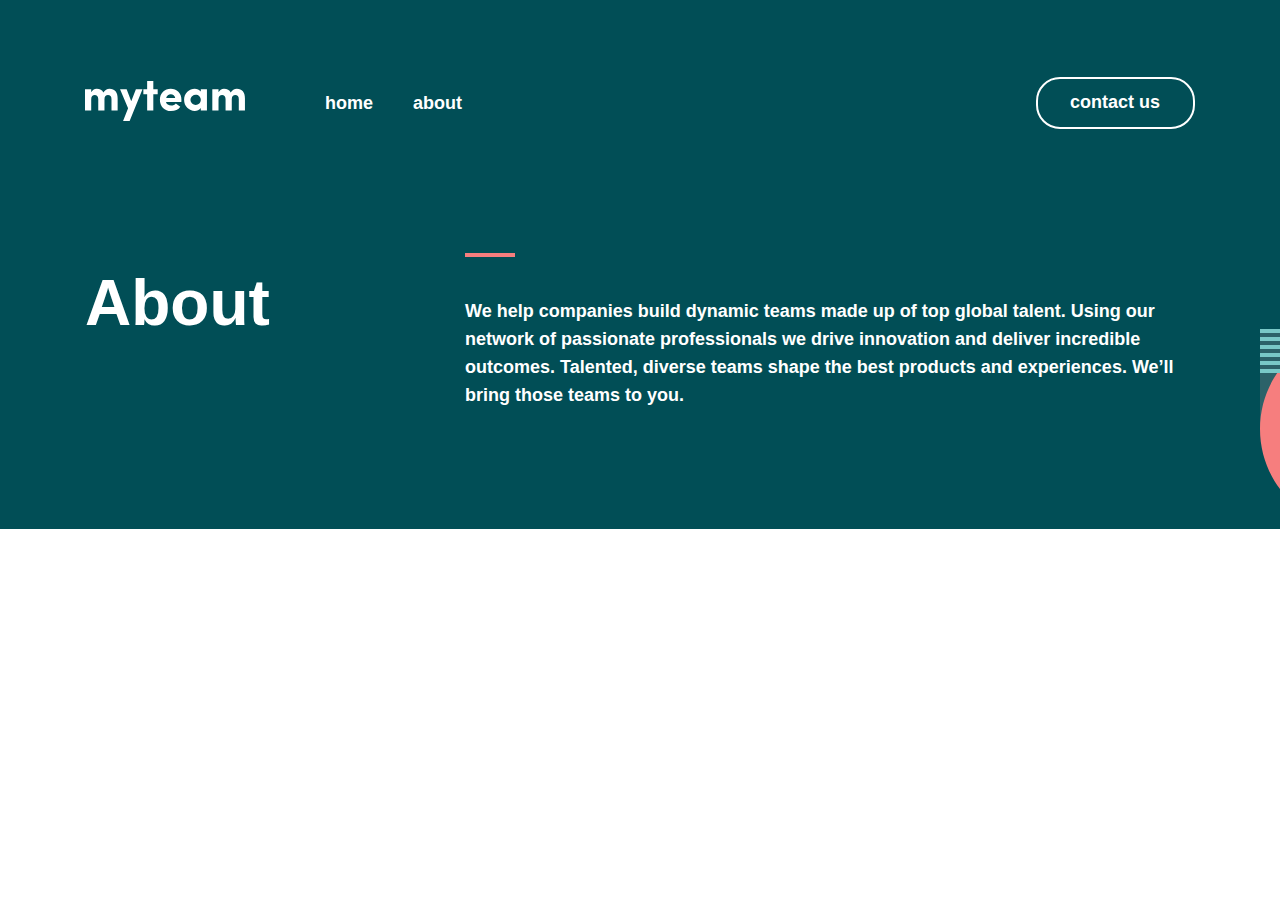
==== about.html @ 7ea31ec0 "Add About Page and Add about section" ====
<!DOCTYPE html>
<html lang="en">
<head>
    <meta charset="UTF-8">
    <meta name="viewport" content="width=device-width, initial-scale=1.0">
    <title>My Team</title>
    <link rel="stylesheet" href="./css/main.css">
</head>
<body>
    <header class="site-header">
        <div class="container">
            <div class="site-header__inner">
                <a href="./index.html" class="logo-link">
                    <img src="./images/myteam-logo.svg" alt="My Team Logo" class="logo-img" width="160" height="40">
                </a>
                <nav class="site-header__nav nav">
                    <ul class="nav__list">
                        <li class="nav__item">
                            <a class="nav__link" href="./index.html">home</a>
                        </li>
                        <li class="nav__item">
                            <a class="nav__link" href="./about.html">about</a>
                        </li>
                    </ul>
                </nav>
                <a href="#" class="site-header__join-link">contact us</a>
            </div>
        </div>
    </header>
    <main class="site-main">
        <section class="site-main__about about">
            <div class="container">
                <div class="about__inner">
                    <h1 class="about__title">About</h1>
                    <p class="about__text">
                        We help companies build dynamic teams made up of top global talent. Using our network of passionate professionals we drive innovation and deliver incredible outcomes. Talented, diverse teams shape the best products and experiences. We’ll bring those teams to you.
                    </p>
                </div>
            </div>
        </section>
        <section class="site-main__directors directors">
            <div class="container">
                <div class="directors__wrapper">
                    
                </div>
            </div>
        </section>
        <section class="site-main__clients clients">
            <div class="container">
                <div class="clients__inner"></div>
            </div>
        </section>
        <section class="site-main__follow follow">
            <div class="container">
                <div class="follow__inner">
                    
                </div>
            </div>
        </section>
    </main>
    <footer class="site-footer">
        <div class="container">
            <div class="site-footer__inner">
                
            </div>
        </div>
    </footer>
</body>
</html>
---- css/main.css ----
/*! normalize.css v8.0.1 | MIT License | github.com/necolas/normalize.css */
/* Document
   ========================================================================== */
/**
 * 1. Correct the line height in all browsers.
 * 2. Prevent adjustments of font size after orientation changes in iOS.
 */
html {
  line-height: 1.15; /* 1 */
  -webkit-text-size-adjust: 100%; /* 2 */
}

/* Sections
   ========================================================================== */
/**
 * Remove the margin in all browsers.
 */
body {
  margin: 0;
}

/**
 * Render the `main` element consistently in IE.
 */
main {
  display: block;
}

/**
 * Correct the font size and margin on `h1` elements within `section` and
 * `article` contexts in Chrome, Firefox, and Safari.
 */
h1 {
  font-size: 2em;
  margin: 0.67em 0;
}

/* Grouping content
   ========================================================================== */
/**
 * 1. Add the correct box sizing in Firefox.
 * 2. Show the overflow in Edge and IE.
 */
hr {
  box-sizing: content-box; /* 1 */
  height: 0; /* 1 */
  overflow: visible; /* 2 */
}

/**
 * 1. Correct the inheritance and scaling of font size in all browsers.
 * 2. Correct the odd `em` font sizing in all browsers.
 */
pre {
  font-family: monospace, monospace; /* 1 */
  font-size: 1em; /* 2 */
}

/* Text-level semantics
   ========================================================================== */
/**
 * Remove the gray background on active links in IE 10.
 */
a {
  background-color: transparent;
}

/**
 * 1. Remove the bottom border in Chrome 57-
 * 2. Add the correct text decoration in Chrome, Edge, IE, Opera, and Safari.
 */
abbr[title] {
  border-bottom: none; /* 1 */
  text-decoration: underline; /* 2 */
  -webkit-text-decoration: underline dotted;
          text-decoration: underline dotted; /* 2 */
}

/**
 * Add the correct font weight in Chrome, Edge, and Safari.
 */
b,
strong {
  font-weight: bolder;
}

/**
 * 1. Correct the inheritance and scaling of font size in all browsers.
 * 2. Correct the odd `em` font sizing in all browsers.
 */
code,
kbd,
samp {
  font-family: monospace, monospace; /* 1 */
  font-size: 1em; /* 2 */
}

/**
 * Add the correct font size in all browsers.
 */
small {
  font-size: 80%;
}

/**
 * Prevent `sub` and `sup` elements from affecting the line height in
 * all browsers.
 */
sub,
sup {
  font-size: 75%;
  line-height: 0;
  position: relative;
  vertical-align: baseline;
}

sub {
  bottom: -0.25em;
}

sup {
  top: -0.5em;
}

/* Embedded content
   ========================================================================== */
/**
 * Remove the border on images inside links in IE 10.
 */
img {
  border-style: none;
}

/* Forms
   ========================================================================== */
/**
 * 1. Change the font styles in all browsers.
 * 2. Remove the margin in Firefox and Safari.
 */
button,
input,
optgroup,
select,
textarea {
  font-family: inherit; /* 1 */
  font-size: 100%; /* 1 */
  line-height: 1.15; /* 1 */
  margin: 0; /* 2 */
}

/**
 * Show the overflow in IE.
 * 1. Show the overflow in Edge.
 */
button,
input { /* 1 */
  overflow: visible;
}

/**
 * Remove the inheritance of text transform in Edge, Firefox, and IE.
 * 1. Remove the inheritance of text transform in Firefox.
 */
button,
select { /* 1 */
  text-transform: none;
}

/**
 * Correct the inability to style clickable types in iOS and Safari.
 */
button,
[type=button],
[type=reset],
[type=submit] {
  -webkit-appearance: button;
}

/**
 * Remove the inner border and padding in Firefox.
 */
button::-moz-focus-inner,
[type=button]::-moz-focus-inner,
[type=reset]::-moz-focus-inner,
[type=submit]::-moz-focus-inner {
  border-style: none;
  padding: 0;
}

/**
 * Restore the focus styles unset by the previous rule.
 */
button:-moz-focusring,
[type=button]:-moz-focusring,
[type=reset]:-moz-focusring,
[type=submit]:-moz-focusring {
  outline: 1px dotted ButtonText;
}

/**
 * Correct the padding in Firefox.
 */
fieldset {
  padding: 0.35em 0.75em 0.625em;
}

/**
 * 1. Correct the text wrapping in Edge and IE.
 * 2. Correct the color inheritance from `fieldset` elements in IE.
 * 3. Remove the padding so developers are not caught out when they zero out
 *    `fieldset` elements in all browsers.
 */
legend {
  box-sizing: border-box; /* 1 */
  color: inherit; /* 2 */
  display: table; /* 1 */
  max-width: 100%; /* 1 */
  padding: 0; /* 3 */
  white-space: normal; /* 1 */
}

/**
 * Add the correct vertical alignment in Chrome, Firefox, and Opera.
 */
progress {
  vertical-align: baseline;
}

/**
 * Remove the default vertical scrollbar in IE 10+.
 */
textarea {
  overflow: auto;
}

/**
 * 1. Add the correct box sizing in IE 10.
 * 2. Remove the padding in IE 10.
 */
[type=checkbox],
[type=radio] {
  box-sizing: border-box; /* 1 */
  padding: 0; /* 2 */
}

/**
 * Correct the cursor style of increment and decrement buttons in Chrome.
 */
[type=number]::-webkit-inner-spin-button,
[type=number]::-webkit-outer-spin-button {
  height: auto;
}

/**
 * 1. Correct the odd appearance in Chrome and Safari.
 * 2. Correct the outline style in Safari.
 */
[type=search] {
  -webkit-appearance: textfield; /* 1 */
  outline-offset: -2px; /* 2 */
}

/**
 * Remove the inner padding in Chrome and Safari on macOS.
 */
[type=search]::-webkit-search-decoration {
  -webkit-appearance: none;
}

/**
 * 1. Correct the inability to style clickable types in iOS and Safari.
 * 2. Change font properties to `inherit` in Safari.
 */
::-webkit-file-upload-button {
  -webkit-appearance: button; /* 1 */
  font: inherit; /* 2 */
}

/* Interactive
   ========================================================================== */
/*
 * Add the correct display in Edge, IE 10+, and Firefox.
 */
details {
  display: block;
}

/*
 * Add the correct display in all browsers.
 */
summary {
  display: list-item;
}

/* Misc
   ========================================================================== */
/**
 * Add the correct display in IE 10+.
 */
template {
  display: none;
}

/**
 * Add the correct display in IE 10.
 */
[hidden] {
  display: none;
}

:root {
  --main-text-color: #fff;
}

@font-face {
  font-family: "Livvic", "Arial", sans-serif;
  font-weight: 500;
  font-display: swap;
  src: url("../fonts/livvic-v14-latin-500.woff2") format("woff2"), url("../fonts/livvic-v14-latin-500.woff") format("woff");
}
@font-face {
  font-family: "Livvic", "Arial", sans-serif;
  font-weight: 600;
  font-display: swap;
  src: url("../fonts/livvic-v14-latin-600.woff2") format("woff2"), url("../fonts/livvic-v14-latin-600.woff") format("woff");
}
@font-face {
  font-family: "Livvic", "Arial", sans-serif;
  font-weight: 700;
  font-display: swap;
  src: url("../fonts/livvic-v14-latin-700.woff2") format("woff2"), url("../fonts/livvic-v14-latin-700.woff") format("woff");
}
* {
  box-sizing: border-box;
}

html {
  height: 100%;
}

body {
  display: flex;
  flex-direction: column;
  height: 100%;
  margin: 0;
  font-family: "Livvic", "Arial", sans-serif;
}

.site-main {
  flex-grow: 1;
}

.container {
  max-width: 1150px;
  width: 100%;
  margin: 0 auto;
  padding: 0 20px;
}

.visually-hidden {
  clip: rect(0 0 0 0);
  -webkit-clip-path: inset(50%);
          clip-path: inset(50%);
  height: 1px;
  overflow: hidden;
  position: absolute;
  white-space: nowrap;
  width: 1px;
}

.site-header {
  padding-top: 77px;
  padding-bottom: 77px;
  background-color: #014e56;
}

.site-header__inner {
  display: flex;
  flex-direction: row;
  align-items: center;
}

.logo-link {
  display: inline-block;
  margin-right: 80px;
  transition: color 0.5s ease;
}

.logo-link:active {
  opacity: 0.25;
}

.nav__list {
  display: flex;
  flex-direction: row;
  align-items: center;
  -moz-column-gap: 40px;
       column-gap: 40px;
  margin-top: 0;
  margin-bottom: 0;
  padding-left: 0;
  list-style-type: none;
}

.nav__link {
  color: var(--main-text-color);
  font-size: 18px;
  font-weight: 600;
  line-height: 28px;
  text-decoration: none;
  transition: color 0.5s ease;
}

.nav__link:hover {
  color: #f67e7e;
}

.nav__link:active {
  color: #f67e7e;
  opacity: 0.25;
}

.site-header__join-link {
  padding: 9px 33px 11px 32px;
  border-radius: 24px;
  border: 2px solid var(--main-text-color);
  text-decoration: none;
  display: inline-block;
  margin-left: auto;
  color: var(--main-text-color);
  font-weight: 600;
  font-size: 18px;
  line-height: 28px;
  transition: all 0.5s ease;
}

.site-header__join-link:hover {
  color: #002529;
  background-color: #fff;
}

.site-header__join-link:active {
  color: #fff;
  background-color: transparent;
  opacity: 0.25;
}

.hero {
  background-image: url("../images/hero-bg.svg");
  background-position: top -194px center;
  background-repeat: no-repeat;
  padding-top: 56px;
  padding-bottom: 250px;
}

.hero__inner {
  display: flex;
  flex-direction: row;
  justify-content: space-between;
  align-items: center;
}

.hero__title {
  width: 620px;
  margin-top: 0;
  margin-bottom: 0;
  font-weight: 700;
  font-size: 100px;
  line-height: 100px;
  color: var(--main-text-color);
}

.hero__title-span {
  color: #f67e7e;
}

.hero__text {
  display: flex;
  flex-direction: column;
  row-gap: 79px;
  width: 445px;
  margin-top: 0;
  margin-bottom: 0;
  color: var(--main-text-color);
  font-weight: 600;
  font-size: 18px;
  line-height: 28px;
}

.hero__text::before {
  display: inline-block;
  width: 50px;
  height: 4px;
  background-color: #79c8c7;
  content: "";
}

.site-main__service {
  padding-top: 140px;
  padding-bottom: 130px;
  background-image: url("../../images/service-bg.svg");
  background-position: top -10px center;
  background-repeat: no-repeat;
}

.service__wrapper {
  display: flex;
  flex-direction: column;
  row-gap: 54px;
}

.service__wrapper::before {
  display: inline-block;
  width: 50px;
  height: 4px;
  background-color: #f67e7e;
  content: "";
}

.service__inner {
  display: flex;
  flex-direction: row;
  justify-content: space-between;
}

.service__title-wrapper {
  width: 445px;
}

.service__title {
  display: flex;
  flex-direction: column;
  row-gap: 54px;
  margin-top: 0;
  margin-bottom: 0;
  color: var(--main-text-color);
  font-weight: 700;
  font-size: 48px;
  line-height: 48px;
}

.service__list {
  width: 540px;
  margin-top: 0;
  margin-bottom: 0;
  padding-left: 0;
  list-style-type: none;
}

.service__item {
  display: flex;
  -moz-column-gap: 23px;
       column-gap: 23px;
  margin-bottom: 32px;
}

.service__item::before {
  background-image: url("../../images/service1.svg");
  width: 72px;
  height: 72px;
  content: "";
}

.service__item:nth-child(2):before {
  background-image: url("../../images/service2.svg");
}

.service__item:nth-child(3):before {
  background-image: url("../../images/service3.svg");
}

.service__item:last-child {
  margin-bottom: 0;
}

.subitem {
  width: 445px;
}

.subitem__title {
  margin-top: 0;
  margin-bottom: 0;
  margin-bottom: 16px;
  color: #f67e7e;
  font-weight: 700;
  font-size: 18px;
  line-height: 28px;
}

.subitem__text {
  margin-top: 0;
  margin-bottom: 0;
  color: var(--main-text-color);
  font-weight: 600;
  font-size: 15px;
  line-height: 25px;
}

.site-main__about {
  padding-top: 47px;
  padding-bottom: 120px;
  background-image: url("../../images/Group 20.svg");
  background-repeat: no-repeat;
  background-position: top -194px center;
}

.about__inner {
  display: flex;
  justify-content: space-between;
  align-items: start;
}

.about__title {
  margin-top: 0;
  margin-bottom: 0;
  color: var(--main-text-color);
  font-weight: 700;
  font-size: 64px;
  line-height: 100px;
}

.about__text {
  display: flex;
  flex-direction: column;
  row-gap: 40px;
  width: 730px;
  margin-top: 0;
  margin-bottom: 0;
  color: var(--main-text-color);
  font-weight: 600;
  font-size: 18px;
  line-height: 28px;
}

.about__text::before {
  display: inline-block;
  width: 50px;
  height: 4px;
  background-color: #f67e7e;
  content: "";
}/*# sourceMappingURL=main.css.map */
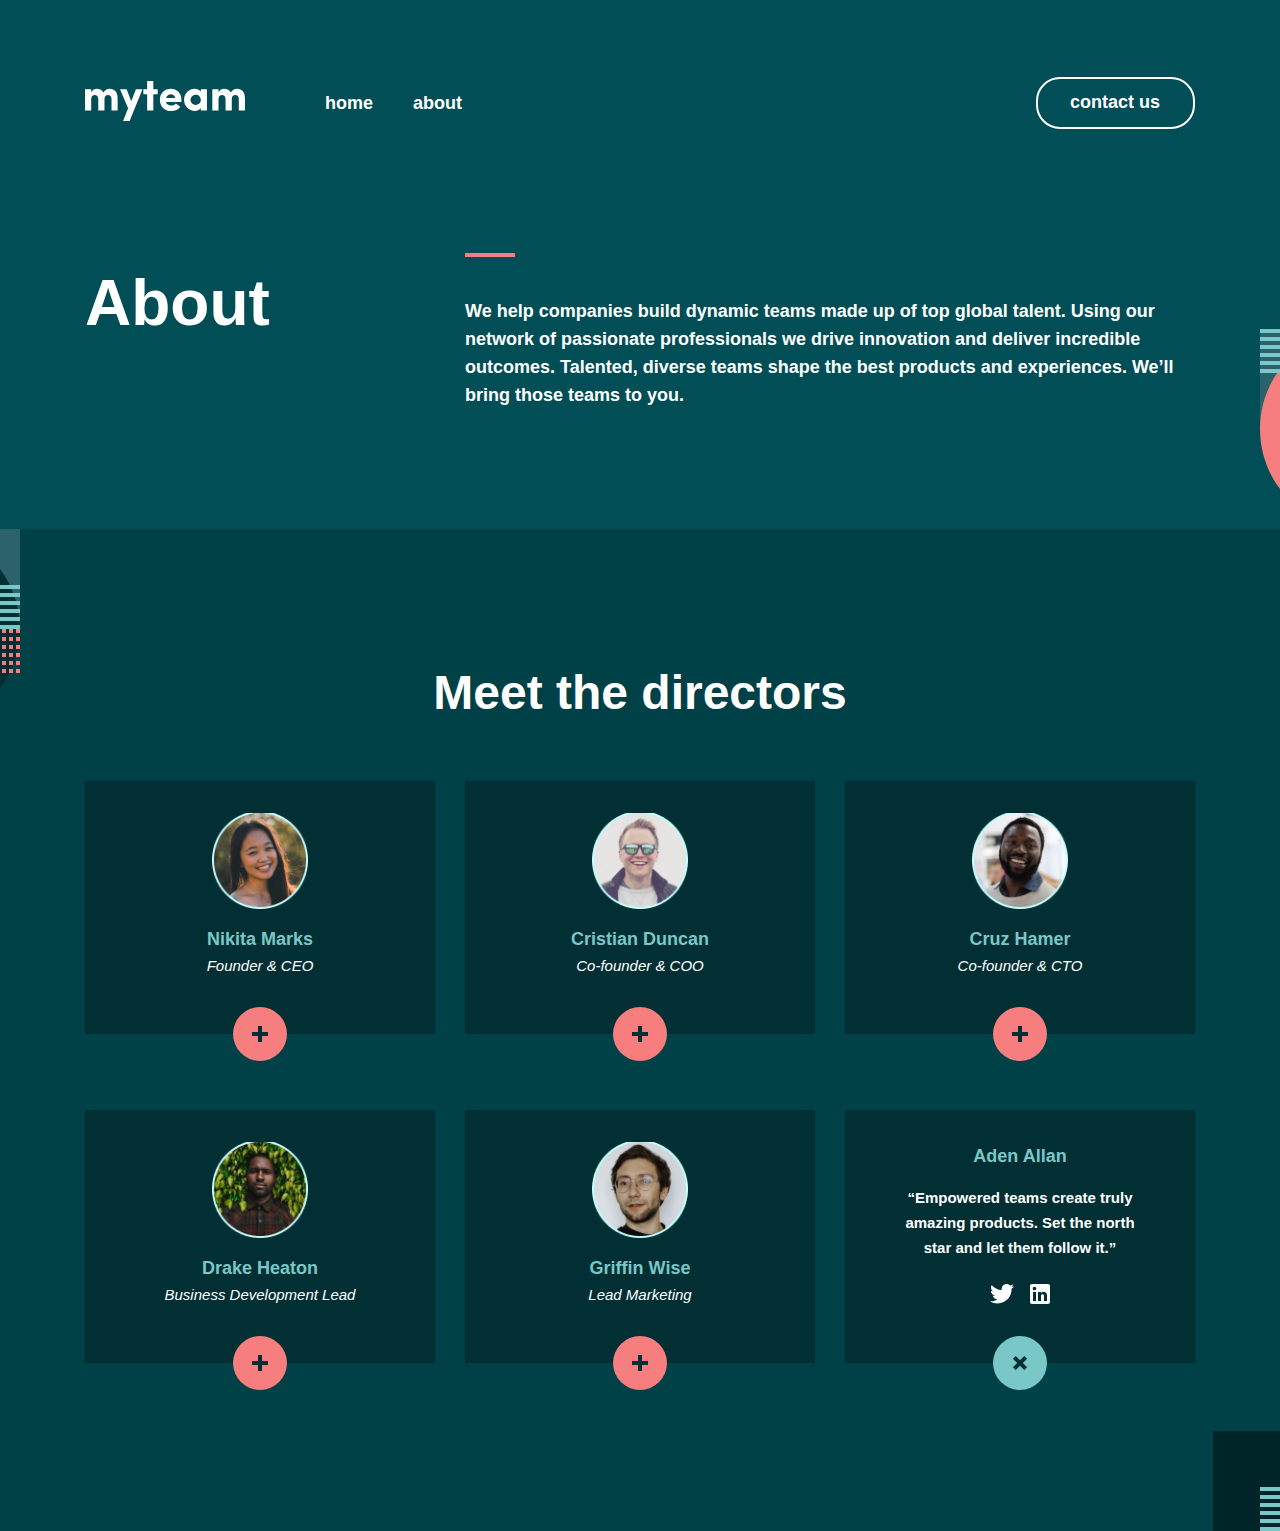
==== commit 052b8bcd: "Add about Html section" ====
--- a/about.html
+++ b/about.html
@@ -40,8 +40,40 @@
         </section>
         <section class="site-main__directors directors">
             <div class="container">
-                <div class="directors__wrapper">
-                    
+                <div class="directors__inner">
+                    <h2 class="directors__title">Meet the directors</h2>
+                    <ul class="directors__list">
+                        <li class="directors__item card">
+                            <img src="./images/Oval.png" alt="Directors image" class="card__img">
+                            <strong class="card__name">Nikita Marks</strong>
+                            <span class="card__span">Founder & CEO</span>
+                        </li>
+                        <li class="directors__item card">
+                            <img src="./images/Oval (1).png" alt="Directors image" class="card__img">
+                            <strong class="card__name">Cristian Duncan</strong>
+                            <span class="card__span">Co-founder & COO</span>
+                        </li>
+                        <li class="directors__item card">
+                            <img src="./images/Oval (2).png" alt="Directors image" class="card__img">
+                            <strong class="card__name">Cruz Hamer</strong>
+                            <span class="card__span">Co-founder & CTO</span>
+                        </li>
+                        <li class="directors__item card">
+                            <img src="./images/Oval (3).png" alt="Directors image" class="card__img">
+                            <strong class="card__name">Drake Heaton</strong>
+                            <span class="card__span">Business Development Lead</span>
+                        </li>
+                        <li class="directors__item card">
+                            <img src="./images/Oval (4).png" alt="Directors image" class="card__img">
+                            <strong class="card__name">Griffin Wise</strong>
+                            <span class="card__span">Lead Marketing</span>
+                        </li>
+                        <li class="directors__item card">
+                            <strong class="card__name">Aden Allan</strong>
+                            <p class="card__text">“Empowered teams create truly amazing products. Set the north star and let them follow it.”</p>
+                            <img src="./images/Group 16.svg" alt="" class="card__img-link">
+                        </li>
+                    </ul>
                 </div>
             </div>
         </section>
--- a/css/main.css
+++ b/css/main.css
@@ -638,4 +638,99 @@
   height: 4px;
   background-color: #f67e7e;
   content: "";
+}
+
+.site-main__directors {
+  background-image: url("../../images/Group 8 Copy + Group 8 Mask.svg");
+  background-repeat: no-repeat;
+  background-position: top center;
+  padding-top: 140px;
+  padding-bottom: 168px;
+}
+
+.directors__title {
+  color: var(--main-text-color);
+  margin-top: 0;
+  margin-bottom: 0;
+  margin-bottom: 64px;
+  font-weight: 700;
+  font-size: 48px;
+  line-height: 48px;
+  text-align: center;
+}
+
+.directors__list {
+  display: flex;
+  margin-top: 0;
+  margin-bottom: 0;
+  padding-left: 0;
+  list-style-type: none;
+  flex-wrap: wrap;
+  -moz-column-gap: 30px;
+       column-gap: 30px;
+  row-gap: 76px;
+}
+
+.card {
+  position: relative;
+  display: flex;
+  flex-direction: column;
+  align-items: center;
+  width: 350px;
+  height: 253px;
+  padding: 32px 24px 56px;
+  background-color: #012f34;
+}
+
+.card::after {
+  position: absolute;
+  bottom: -27px;
+  width: 54px;
+  height: 54px;
+  background-image: url("../../images/Combined Shape.svg");
+  background-repeat: no-repeat;
+  background-position: center;
+  background-size: 16px 16px;
+  background-color: #f67e7e;
+  content: "";
+  border-radius: 50%;
+}
+
+.card:last-child:after {
+  background-image: url("../../images/Combined Shape (1).svg");
+  background-color: #79c8c7;
+  content: "";
+}
+
+.card__img {
+  width: 96px;
+  height: 96px;
+  margin-bottom: 16px;
+}
+
+.card__name {
+  color: #79c8c7;
+  text-align: center;
+  font-weight: 700;
+  font-size: 18px;
+  line-height: 28px;
+}
+
+.card__span {
+  color: var(--main-text-color);
+  text-align: center;
+  font-weight: 500;
+  font-size: 15px;
+  line-height: 25px;
+  font-style: italic;
+}
+
+.card__text {
+  padding: 0 24px;
+  color: var(--main-text-color);
+  margin-bottom: 24px;
+  text-align: center;
+  font-weight: 600;
+  font-size: 15px;
+  line-height: 25px;
 }/*# sourceMappingURL=main.css.map */